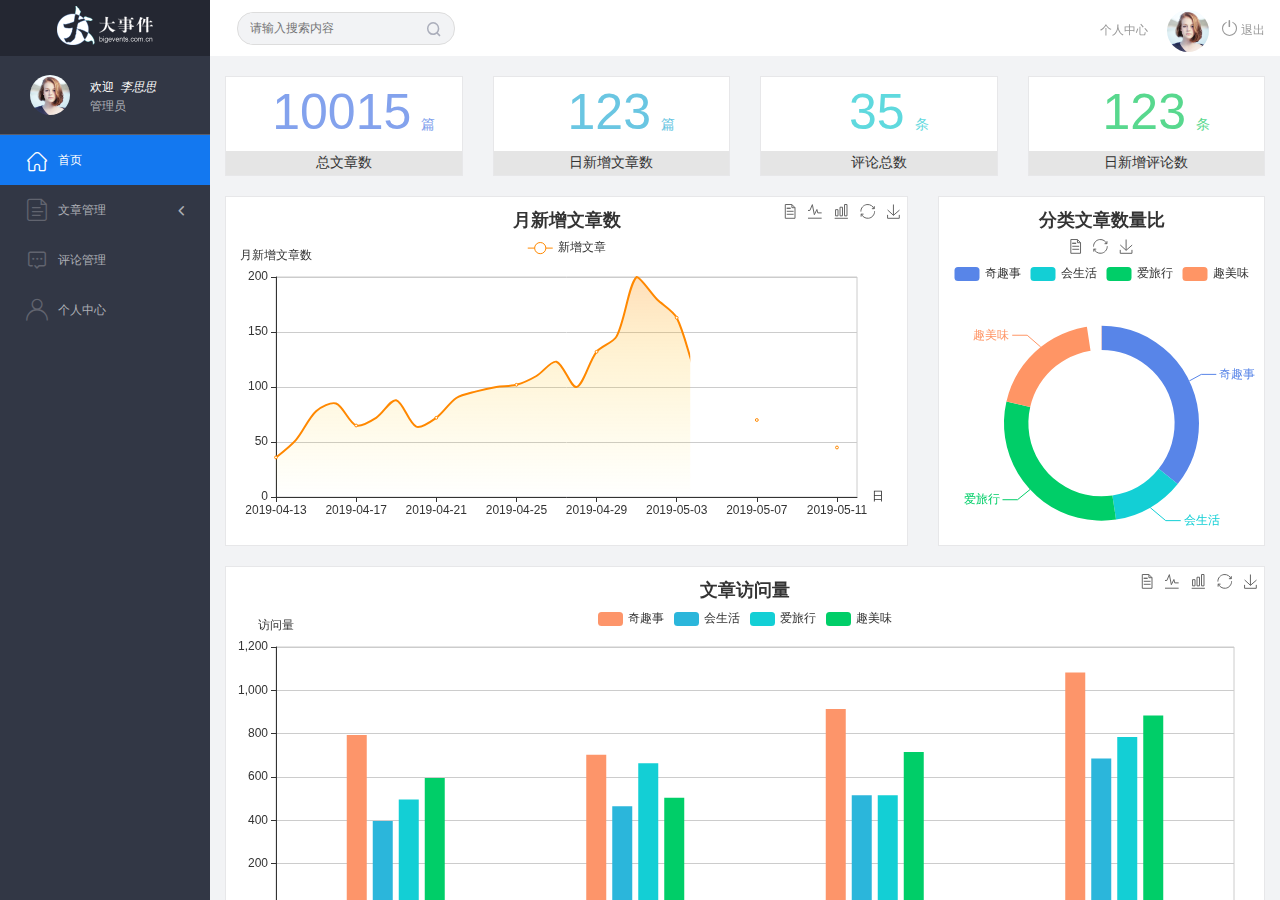
==== web_back/index.html @ 71aff0aa "大事件基本页面" ====
<!DOCTYPE html>
<html lang="en">
  <head>
    <meta charset="UTF-8" />
    <meta name="viewport" content="width=device-width, initial-scale=1.0" />
    <meta http-equiv="X-UA-Compatible" content="ie=edge" />
    <title>大事件-后台首页</title>
    <link rel="stylesheet" href="js/bootstrap/css/bootstrap.min.css" />
    <link rel="stylesheet" href="css/reset.css" />
    <link rel="stylesheet" href="css/iconfont.css" />
    <link rel="stylesheet" href="css/main.css" />
    <script src="js/jquery-1.12.4.min.js"></script>
    <!-- bootstrap的js -->
    <script src="./js/bootstrap/js/bootstrap.min.js"></script>
  </head>

  <body>
    <div class="sider">
      <a href="#" class="logo"><img src="images/logo02.png" alt="logo"/></a>
      <div class="user_info">
        <img src="images/2.jpg" alt="person" />
        <span>欢迎&nbsp;&nbsp;<i>李思思</i></span>
        <b>管理员</b>
      </div>
      <div class="menu">
        <div class="level01 active">
          <a href="main_count.html" target="main_frame"
            ><i class="iconfont icon-yidiandiantubiao04"></i
            ><span>首页</span></a
          >
        </div>
        <div class="level01">
          <a href="#"
            ><i class="iconfont icon-icon-article"></i><span>文章管理</span
            ><b class="iconfont icon-arrowdownl"></b
          ></a>
        </div>
        <ul class="level02">
          <li>
            <a href="article_list.html" target="main_frame"
              ><i class="iconfont icon-previewright"></i
              ><span>文章列表</span></a
            >
          </li>
          <li>
            <a href="article_release.html" target="main_frame"
              ><i class="iconfont icon-previewright"></i
              ><span>发表文章</span></a
            >
          </li>
          <li>
            <a href="article_category.html" target="main_frame"
              ><i class="iconfont icon-previewright"></i
              ><span>文章类别管理</span></a
            >
          </li>
        </ul>

        <div class="level01">
          <a href="comment_list.html" target="main_frame"
            ><i class="iconfont icon-comment"></i><span>评论管理</span></a
          >
        </div>
        <div class="level01">
          <a href="user.html" target="main_frame"
            ><i class="iconfont icon-user"></i><span>个人中心</span></a
          >
        </div>
      </div>
    </div>

    <div class="header_bar">
      <form class="search_form">
        <input type="text" placeholder="请输入搜索内容" />
        <i class="iconfont icon-search"></i>
      </form>
      <div class="user_center_link">
        <a href="user.html" onclick="setMenu(3,0)" target="main_frame"
          >个人中心</a
        >
        <img src="images/2.jpg" alt="person" />
        <a href="#"><i class="iconfont icon-tuichu"></i> 退出</a>
      </div>
    </div>

    <div class="main" id="main_body">
      <iframe
        src="main_count.html"
        frameborder="0"
        id="main_frame"
        name="main_frame"
        frameborder="0"
        scrolling="auto"
      ></iframe>
    </div>
    <!-- 模态框 -->
    <!-- Modal -->
    <div
      class="modal fade"
      id="myModal"
      tabindex="-1"
      role="dialog"
      aria-labelledby="myModalLabel"
    >
      <div class="modal-dialog" role="document">
        <div class="modal-content">
          <div class="modal-header">
            <button
              type="button"
              class="close"
              data-dismiss="modal"
              aria-label="Close"
            >
              <span aria-hidden="true">&times;</span>
            </button>
            <h4 class="modal-title" id="myModalLabel">提示框！！</h4>
          </div>
          <div class="modal-body">
            你真的要离开吗？
          </div>
          <div class="modal-footer">
            <button type="button" class="btn btn-default" data-dismiss="modal">
              好心留下
            </button>
            <button type="button" class="btn btn-primary btn-leave">
              残忍离开
            </button>
          </div>
        </div>
      </div>
    </div>

    <script>
      var $level01 = $('.level01')
      var $subli = $('.level02 li')
      $level01.click(function() {
        $level01.not($(this)).removeClass('active')
        $(this).addClass('active')

        if (
          $(this)
            .next()
            .hasClass('level02')
        ) {
          $(this)
            .next()
            .slideToggle()
          $(this)
            .find('b')
            .toggleClass('rotate0')
        } else {
          $subli.removeClass('active')
        }
      })

      $subli.click(function() {
        $subli.not($(this)).removeClass('active')
        $(this).addClass('active')

        if (
          !$(this)
            .parent()
            .prev()
            .hasClass('active')
        ) {
          $level01.removeClass('active')
          $(this)
            .parent()
            .prev()
            .addClass('active')
        }
      })

      function resizeFrame() {
        var frame_w = $('#main_body').outerWidth()
        var frame_h = $('#main_body').outerHeight()
        $('#main_frame').css({ width: frame_w, height: frame_h })
      }

      resizeFrame()

      $(window).resize(function() {
        resizeFrame()
      })

      function setMenu(m, n) {
        $level01
          .eq(m)
          .addClass('active')
          .siblings()
          .not('.level02')
          .removeClass('active')
        if (m != 1) {
          $('.level02').slideUp()
        } else {
          $('.level02').slideDown()
          $('.level02')
            .children()
            .eq(n)
            .addClass('active')
            .siblings()
            .removeClass('active')
        }
      }
    </script>

    <!-- 自己的逻辑 -->
    <script>
      /*
        用户登出
            1. 退出按钮绑定点击事件
            2. 弹出bootstrap的模态框 提示是否确认
                1. 取消 关闭
                2. 确认
                    1. ajax调用接口
                    2. 数据回来之后 返回登录页即可

      获取用户信息
        请求地址：https://autumnfish.cn/big32/admin/getuser
        请求方式：get
        请求参数：
        步骤
        1. 进入到首页之后
        2. 通过用户信息接口获取用户的数据
        3. 渲染到页面上

    */
      $(function() {
        // 退出按钮的 点击事件 弹框提示
        $('.icon-tuichu')
          .parent()
          .click(function() {
            // 弹框
            $('#myModal').modal()
          })

        // 点击确认
        $('.btn-leave').click(function() {
          $.ajax({
            url: 'https://autumnfish.cn/big/admin/logout',
            type: 'post',
            success: function(backData) {
              //   console.log(backData)
              if (backData.code == 200) {
                window.location.href = './login.html'
              }
            }
          })
        })

        // 获取用户信息即可
        $.ajax({
          url: 'https://autumnfish.cn/big32/admin/getuser',
          type: 'get',
          success: function(backData) {
            // console.log(backData);
            // 左侧
            $('.user_info img').attr('src', backData.data.user_pic)
            $('.user_info i').html(backData.data.nickname)
            // 右侧
            $('.user_center_link img').attr('src', backData.data.user_pic)
          }
        })
      })
    </script>
  </body>
</html>
---- web_back/css/iconfont.css ----
@font-face {font-family: "iconfont";
  src: url('../fonts/iconfont.eot?t=1558003957214'); /* IE9 */
  src: url('../fonts/iconfont.eot?t=1558003957214#iefix') format('embedded-opentype'), /* IE6-IE8 */
  url('[data-uri]') format('woff2'),
  url('../fonts/iconfont.woff?t=1558003957214') format('woff'),
  url('../fonts/iconfont.ttf?t=1558003957214') format('truetype'), /* chrome, firefox, opera, Safari, Android, iOS 4.2+ */
  url('../fonts/iconfont.svg?t=1558003957214#iconfont') format('svg'); /* iOS 4.1- */
}

.iconfont {
  font-family: "iconfont" !important;
  font-size: 16px;
  font-style: normal;
  -webkit-font-smoothing: antialiased;
  -moz-osx-font-smoothing: grayscale;
}

.icon-yidiandiantubiao04:before {
  content: "\e607";
}

.icon-arrowdownl:before {
  content: "\e6a3";
}

.icon-key:before {
  content: "\e68b";
}

.icon-tuichu:before {
  content: "\e622";
}

.icon-previewright:before {
  content: "\e75c";
}

.icon-system:before {
  content: "\e6a6";
}

.icon-icondate:before {
  content: "\e609";
}

.icon-search:before {
  content: "\e656";
}

.icon-system1:before {
  content: "\e608";
}

.icon-user:before {
  content: "\e645";
}

.icon-comment:before {
  content: "\e60a";
}

.icon-icon-article:before {
  content: "\e601";
}
---- web_back/css/main.css ----
body{
    font-family:'MicroSoft YaHei';
    background-color: #f2f3f5;
}
.main_wrap{
    position:fixed;
    width:100%;
    height:100%;
    left:0px;
    top:0px;
    background:url('../images/login_bg.jpg'); 
    background-size:100% 100%; 
  }
.header{
    width:1200px;
    overflow: hidden;
    margin:20px auto 0;
}
.heade .logo{
    float: left;
}
.header .copyright{
    float:right;
    font-size:12px;
    color:#fff;
    text-align:right;
    line-height:20px;
    margin-top:10px;
}
.login_form_con{
    position:absolute;
    left:50%;
    top:50%;
    margin-left:-200px;
    margin-top:-155px;
    width:400px;
    height:310px;
    background-color: #edeff0;
}

.login_form{
    position: relative;
}

.login_form .icon-user{
    position:absolute;
    font-size:16px;
    color:#999;
    left:46px;
    top:12px;
}
.login_form .icon-key{
    position:absolute;
    font-size:18px;
    color:#999;
    left:46px;
    top:78px;
}
.login_title{
    height:60px;
    background:url('../images/login_title.png') center center no-repeat #fff;
}
.input_txt,.input_pass,.input_sub{
    display:block;
    width:334px;
    height:37px;
    padding:0px;
    text-indent:40px;
    border:1px solid #ddd;
    margin:27px auto 0;
    outline:none;
}
.input_sub{
    margin-top:40px;
    height:42px;
    background-color: #19b9e7;
    text-indent:0px;
    font-size:18px;
    color:#fff;
    cursor: pointer;
}
.input_sub:hover{
    background-color: #08a0cc;
}

.sider{
    position:fixed;
    left:0;
    top:0;
    bottom:0;
    width:210px;
    background-color: #323745;
}
.sider .logo{
    display:block;
    height:56px;
    background-color: #242732;
    overflow: hidden;
}
.sider .logo img{
    display:block;
    margin:6px auto 0;
}
.user_info{
    height:79px;
    border-bottom:1px solid #5a5e6b;
}

.user_info img{
    float: left;
    width:40px;
    height:40px;
    border-radius:20px;
    margin:19px 0 0 30px;
}
.user_info span{
    float: left;
    width:120px;
    font-size:12px;
    color:#fff;
    margin:23px 0 0 20px;
}
.user_info b{
    float: left;
    width: 120px;
    font-weight:normal;
    font-size:12px;
    color:#adafb5;
    margin:2px 0 0 20px;
}

.menu .level01{
    height:50px;
    line-height:50px;
}
.menu .level01 a{
    display:block;
    height:50px;
    font-size:12px;
    color:#adafb5;
    overflow: hidden;
}
.menu .level01.active a{
    background-color: #1378f0;
    color:#fff;
}
.menu .level01.active i{
    color:#fff;
}

.menu .level01 a:hover{
    background-color: #1378f0;
    color:#fff;
}
.menu .level01 a:hover i{
    color:#fff;
}
.menu .level01 i{
    color:#61646f;
    font-size:22px;
    float: left;
    margin-left:26px;
}
.menu .level01 span{
    float: left;
    margin-left:10px;
}
.menu .level01 b{
    float: right;
    margin-right:20px;
    font-weight:normal;
    transform:rotate(90deg);
    transition:all 500ms ease;
}

.menu .level01 .rotate0{
    transform:rotate(0deg);
}

.menu .level02{
    background: #242732;
    display:none;
}


.menu .level02 li{
    height:40px;
    line-height:40px;
}
.menu .level02 li a{
    display:block;
    height:40px;
    font-size:12px;
    color:#adafb5;
    overflow: hidden;
}

.menu .level02 li a:hover{
    background-color: #1378f0;
    color:#fff;
}

.menu .level02 li i{
    font-size:12px;
    float: left;
    margin-left:60px;
}
.menu .level02 li span{
    font-size:12px;
    float: left;
    margin-left:5px;
}

.menu .level02 .active a{
    color:#ffae00;
}

.header_bar{
    position:fixed;
    left:210px;
    right:0;
    top:0;
    height:56px;
    background-color: #fff;
}

.main{
    position:fixed;
    left:210px;
    top:56px;
    right:0;
    bottom:0;
    background-color: #f2f3f5;
}

.search_form{
    width:218px;
    height:33px;
    border:1px solid #ddd;
    background-color: #f2f3f5;
    border-radius:16px;
    float: left;
    margin:12px 0 0 27px;
}

.search_form input{
    padding:0px;
    margin:0px;
    border:0px;
    float: left;
    background-color: #f2f3f5;
    font-size:12px;
    width:175px;
    height:31px;
    margin-left:12px;
    outline:none;
   
}

.search_form .icon-search{
    line-height:33px;
    cursor: pointer;
    font-size:18px;
    color:#abaebb;
}
.user_center_link{
    float:right;

}
.user_center_link a{
    line-height:56px;
    font-size:12px;
    color:#999;
    margin-right:15px;
}
.user_center_link a:hover{
    color:#ffae00
}

.user_center_link img{
    width:42px;
    height:42px;
    border-radius:32px;
    margin-right:10px;
}

.spannel_list{
    margin-top:20px;
}

.spannel{
	height:100px;
	overflow:hidden;
	text-align:center;
    position:relative;
    background-color: #fff;
    border:1px solid #e7e7e9;
    margin-bottom:20px;
}

.spannel em{
    font-style:normal;
	font-size:50px;
	line-height:50px;
	display:inline-block;
	margin:10px 0 0 20px;
	font-family:'Arial';
	color:#83a2ed;
}

.spannel span{
	font-size:14px;
	display:inline-block;
	color:#83a2ed;
	margin-left:10px;
}

.spannel b{
	position:absolute;
	left:0;
	bottom:0;
	width:100%;
	line-height:24px;
	background:#e5e5e5;
	color:#333;
	font-size:14px;
	font-weight:normal;
}

.scolor01 em,.scolor01 span{
	color:#6ac6e2;
}

.scolor02 em,.scolor02 span{
	color:#5fd9de;
}

.scolor03 em,.scolor03 span{
	color:#58d88e;
}


.gragh_pannel{
    height:350px;
    border:1px solid #e7e7e9;
    background-color: #fff!important; 
    margin-bottom:20px;  
}

.column_pannel{
    margin-bottom:20px;
    height:400px;
    border:1px solid #e7e7e9;
    background-color: #fff!important;   
}

.common_title{
    line-height:42px;
    background-color: #fbfbfb;
    border:1px solid #e7e7e9;
    margin-top:20px;
    text-indent: 15px;
    font-size:14px;
    color:#333;
}

.common_con{
    border:1px solid #e7e7e9;
    border-top:0px;
    background-color: #fff;
    padding-bottom:20px;
    margin-bottom:20px;
}
.opt_btns{
    margin-top:20px;
}

.mp20{
    margin-top:20px;
}

.pagination{   
   margin:0;
}

.article_form{
    margin-top:20px;
}

.form-group{
    margin-bottom:25px;
}

.form-group label{
    font-weight:normal;
    color:#666;
}

.icon-icondate{
    line-height:16px;
}

.user_pic{
    width:100px;
    height:100px;
    margin-bottom:10px;
}

.article_cover{
    width:200px;
    height:200px;
    margin-bottom:10px;
}
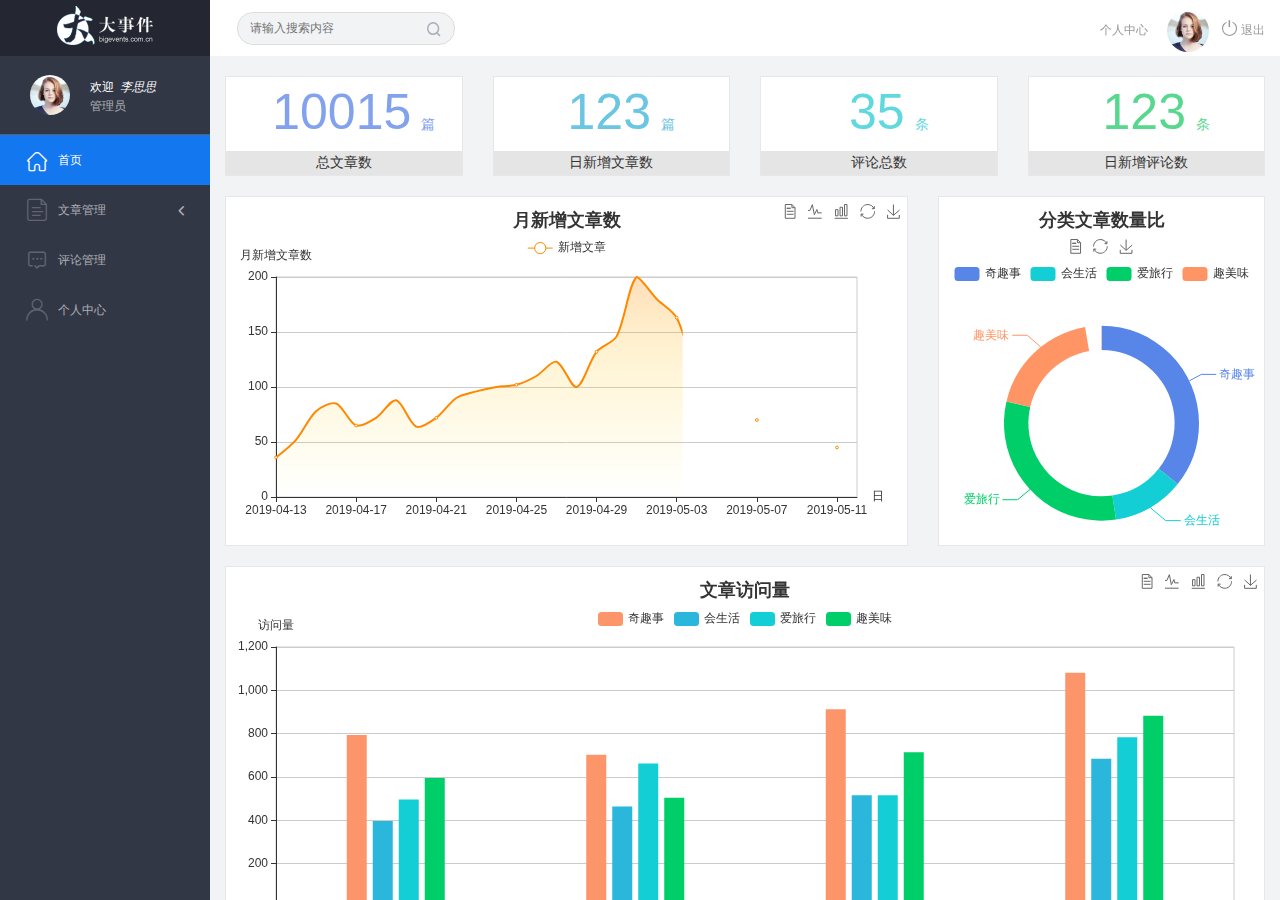
==== commit 0aa1b9d0: "完成获取统计文章和评论数据" ====
--- a/web_back/index.html
+++ b/web_back/index.html
@@ -227,9 +227,7 @@
     */
       $(function() {
         // 退出按钮的 点击事件 弹框提示
-        $('.icon-tuichu')
-          .parent()
-          .click(function() {
+        $('.icon-tuichu').parent().click(function() {
             // 弹框
             $('#myModal').modal()
           })
@@ -261,6 +259,8 @@
             $('.user_center_link img').attr('src', backData.data.user_pic)
           }
         })
+        
+     
       })
     </script>
   </body>
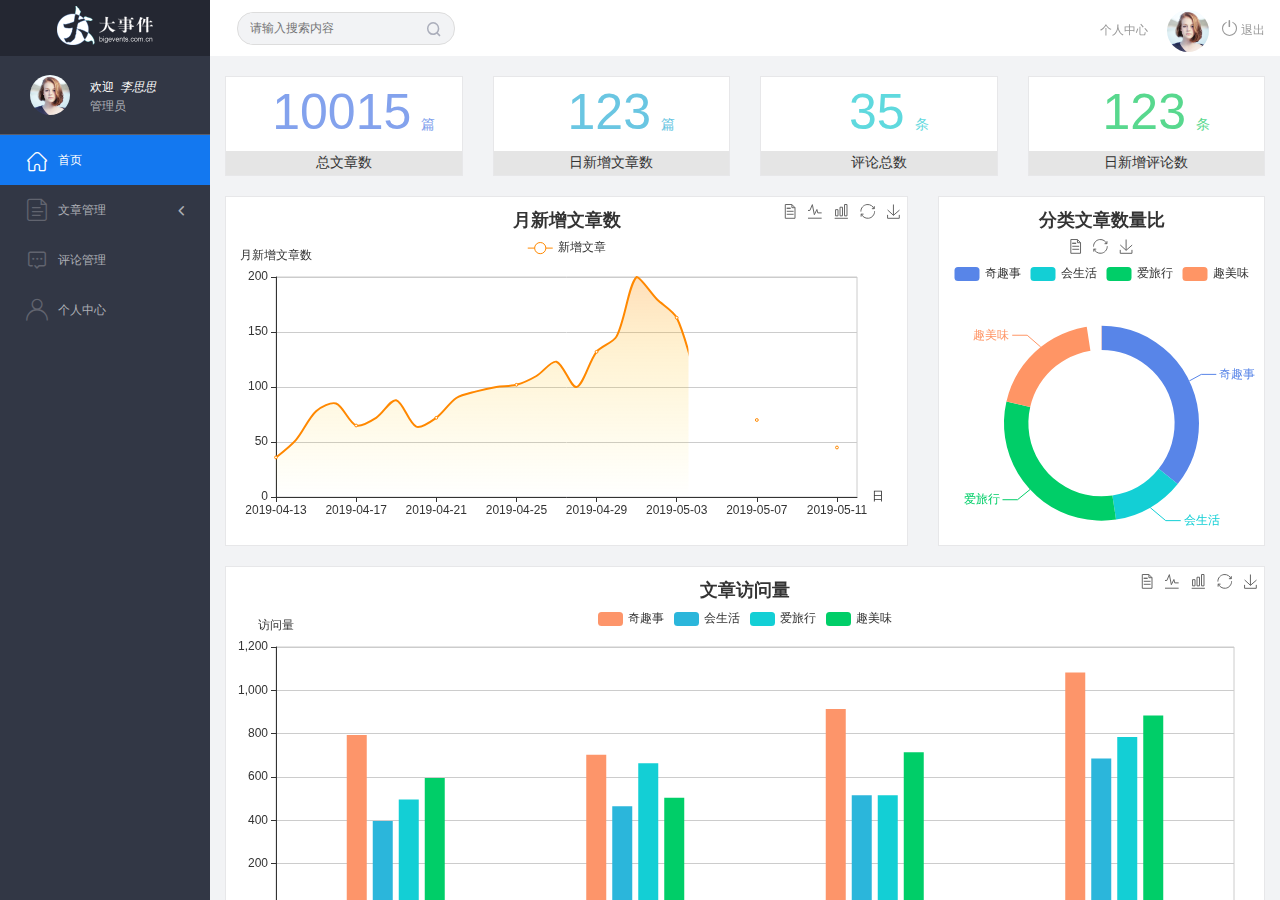
==== commit 53fa5492: "改为本地接口" ====
--- a/web_back/index.html
+++ b/web_back/index.html
@@ -216,7 +216,7 @@
                     2. 数据回来之后 返回登录页即可
 
       获取用户信息
-        请求地址：https://autumnfish.cn/big32/admin/getuser
+        请求地址：http://localhost:8000/admin/getuser
         请求方式：get
         请求参数：
         步骤
@@ -235,7 +235,7 @@
         // 点击确认
         $('.btn-leave').click(function() {
           $.ajax({
-            url: 'https://autumnfish.cn/big/admin/logout',
+            url: 'http://localhost:8000/admin/logout',
             type: 'post',
             success: function(backData) {
               //   console.log(backData)
@@ -248,7 +248,7 @@
 
         // 获取用户信息即可
         $.ajax({
-          url: 'https://autumnfish.cn/big32/admin/getuser',
+          url: 'http://localhost:8000/admin/getuser',
           type: 'get',
           success: function(backData) {
             // console.log(backData);
